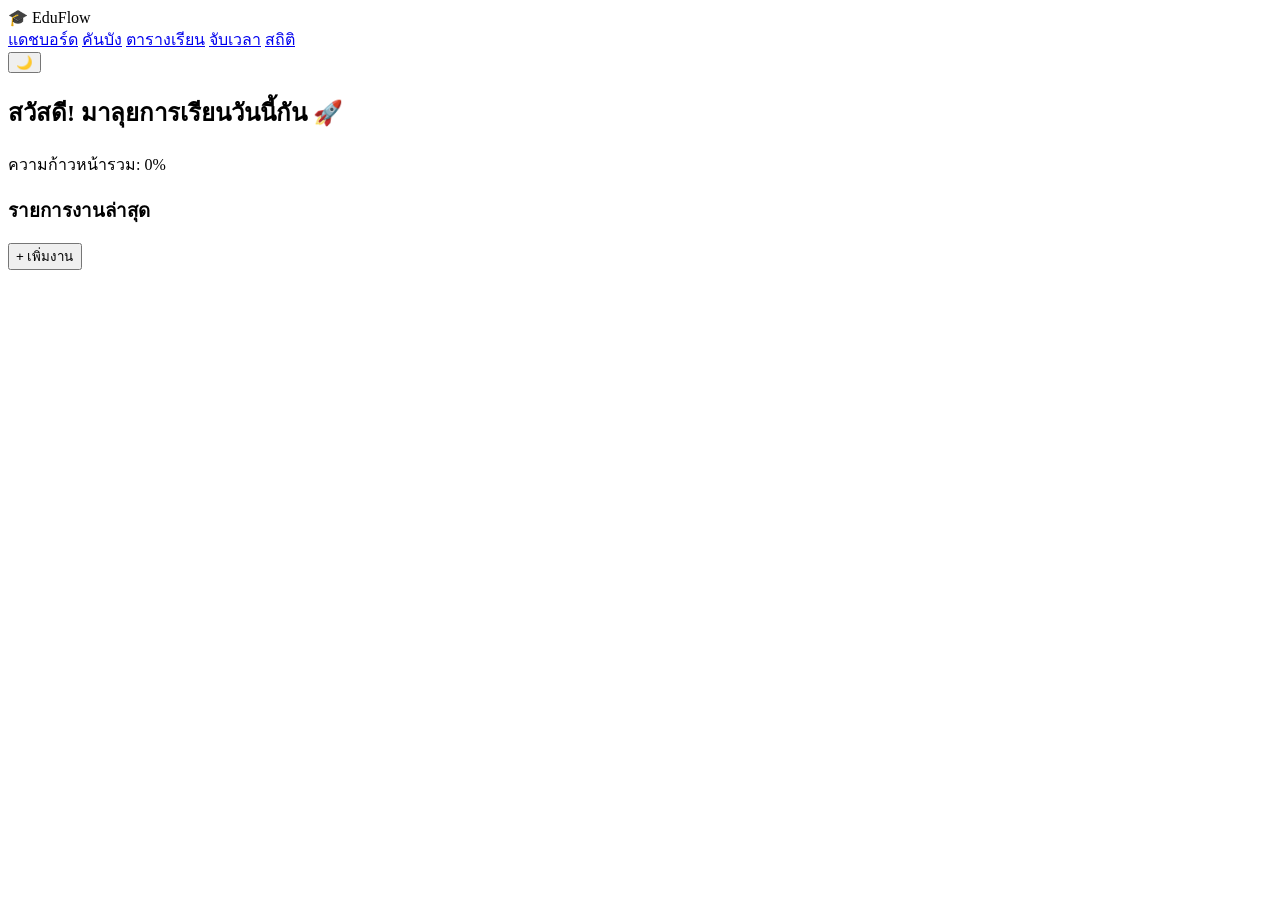
==== index.html @ 91591431 "Add files via upload" ====
<!DOCTYPE html>
<html lang="th">
<head>
    <meta charset="UTF-8">
    <meta name="viewport" content="width=device-width, initial-scale=1.0">
    <title>EduFlow - Dashboard</title>
    <link rel="stylesheet" href="css/base.css">
    <link rel="stylesheet" href="css/layout.css">
    <link rel="stylesheet" href="css/navbar.css">
    <link rel="stylesheet" href="css/cards.css">
    <link rel="stylesheet" href="css/forms.css">
    <link rel="stylesheet" href="css/toast.css">
    <link rel="stylesheet" href="css/dark-theme.css">
</head>
<body>
    <div id="app" class="app-container">
        <header class="top-nav">
            <div class="brand">🎓 EduFlow</div>
            <nav class="nav-links">
                <a href="index.html" class="active">แดชบอร์ด</a>
                <a href="kanban.html">คันบัง</a>
                <a href="schedule.html">ตารางเรียน</a>
                <a href="pomodoro.html">จับเวลา</a>
                <a href="analytics.html">สถิติ</a>
            </nav>
            <button id="theme-toggle" class="btn-secondary">🌙</button>
        </header>
        <main class="main-content">
            <section class="welcome-card">
                <h2>สวัสดี! มาลุยการเรียนวันนี้กัน 🚀</h2>
                <div class="progress-bar-bg"><div id="total-progress" class="progress-bar-fill" style="width: 0%"></div></div>
                <p>ความก้าวหน้ารวม: <span id="progress-percent">0%</span></p>
            </section>
            <section class="task-section">
                <div class="section-header">
                    <h3>รายการงานล่าสุด</h3>
                    <button class="btn-primary" onclick="openAddTaskModal()">+ เพิ่มงาน</button>
                </div>
                <div id="task-list" class="task-grid"></div>
            </section>
        </main>
    </div>
    <script src="js/config.js"></script>
    <script src="js/storage.js"></script>
    <script src="js/toast.js"></script>
    <script src="js/utils.js"></script>
    <script src="js/mockData.js"></script>
    <script src="js/tasks.js"></script>
    <script src="js/modal.js"></script>
    <script src="js/theme.js"></script>
    <script src="js/app.js"></script>
</body>
</html>
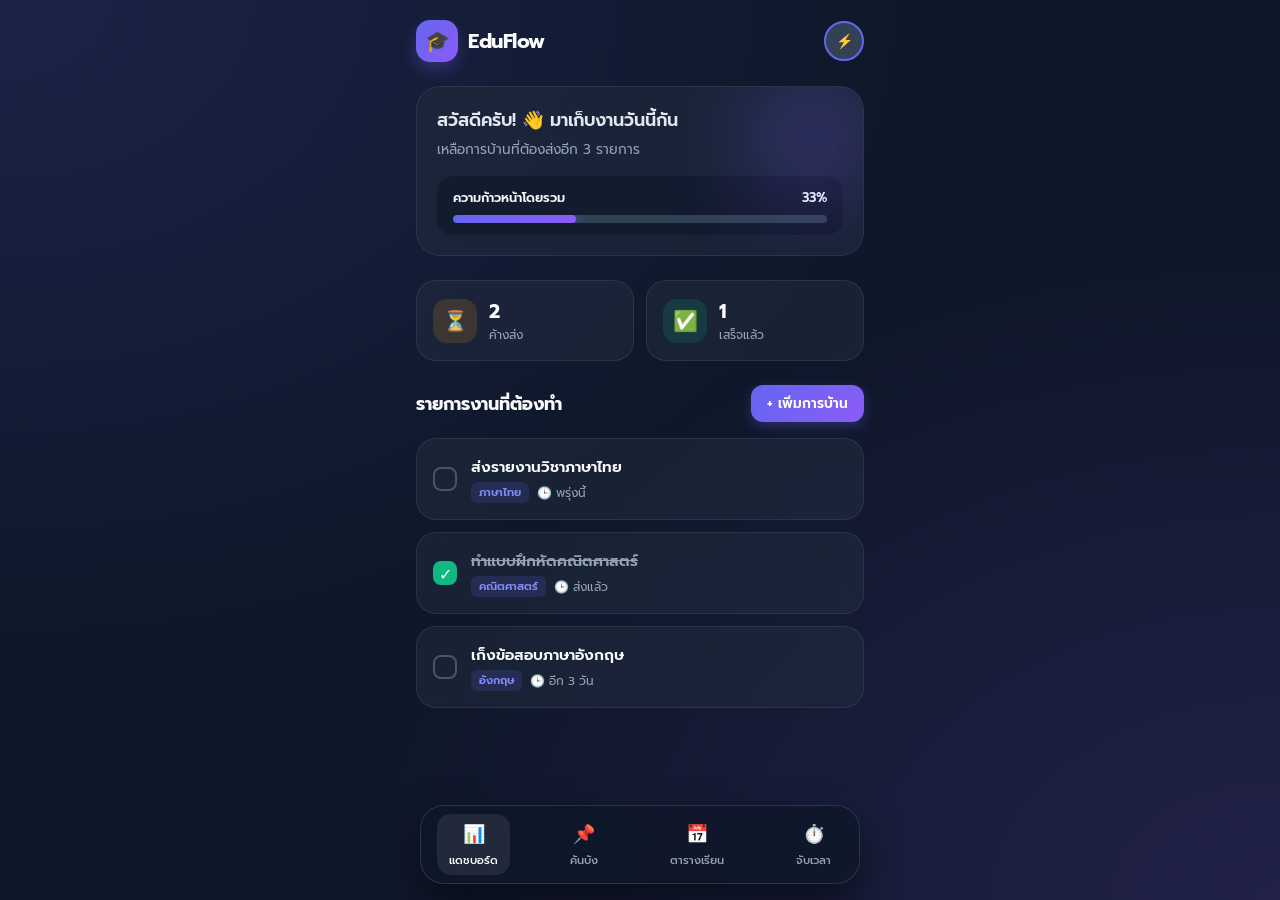
==== commit 412d3b1d: "Update index.html" ====
--- a/index.html
+++ b/index.html
@@ -3,51 +3,509 @@
 <head>
     <meta charset="UTF-8">
     <meta name="viewport" content="width=device-width, initial-scale=1.0">
-    <title>EduFlow - Dashboard</title>
-    <link rel="stylesheet" href="css/base.css">
-    <link rel="stylesheet" href="css/layout.css">
-    <link rel="stylesheet" href="css/navbar.css">
-    <link rel="stylesheet" href="css/cards.css">
-    <link rel="stylesheet" href="css/forms.css">
-    <link rel="stylesheet" href="css/toast.css">
-    <link rel="stylesheet" href="css/dark-theme.css">
+    <title>EduFlow - Study Tracker</title>
+    <link href="https://fonts.googleapis.com/css2?family=Plus+Jakarta+Sans:wght@500;600;700;800&family=Prompt:wght@300;400;500;600;700&display=swap" rel="stylesheet">
+    <style>
+        :root {
+            --primary: #6366f1;
+            --primary-gradient: linear-gradient(135deg, #6366f1 0%, #8b5cf6 100%);
+            --bg: #0f172a;
+            --surface: rgba(30, 41, 59, 0.7);
+            --surface-border: rgba(255, 255, 255, 0.08);
+            --text-main: #f8fafc;
+            --text-sub: #94a3b8;
+            --accent-green: #10b981;
+            --accent-orange: #f59e0b;
+        }
+
+        * {
+            box-sizing: border-box;
+            margin: 0;
+            padding: 0;
+            font-family: 'Prompt', 'Plus Jakarta Sans', sans-serif;
+            -webkit-tap-highlight-color: transparent;
+        }
+
+        body {
+            background-color: var(--bg);
+            background-image: 
+                radial-gradient(at 0% 0%, rgba(99, 102, 241, 0.15) 0px, transparent 50%),
+                radial-gradient(at 100% 100%, rgba(139, 92, 246, 0.15) 0px, transparent 50%);
+            color: var(--text-main);
+            min-height: 100vh;
+            padding-bottom: 90px;
+        }
+
+        .container {
+            max-width: 480px;
+            margin: 0 auto;
+            padding: 20px 16px;
+        }
+
+        /* Top Header */
+        .header {
+            display: flex;
+            justify-content: space-between;
+            align-items: center;
+            margin-bottom: 24px;
+        }
+
+        .brand-logo {
+            display: flex;
+            align-items: center;
+            gap: 10px;
+        }
+
+        .logo-icon {
+            width: 42px;
+            height: 42px;
+            background: var(--primary-gradient);
+            border-radius: 14px;
+            display: grid;
+            place-items: center;
+            font-size: 20px;
+            box-shadow: 0 8px 16px rgba(99, 102, 241, 0.3);
+        }
+
+        .brand-name {
+            font-size: 1.25rem;
+            font-weight: 700;
+            letter-spacing: -0.5px;
+        }
+
+        .user-avatar {
+            width: 40px;
+            height: 40px;
+            border-radius: 50%;
+            background: #334155;
+            border: 2px solid var(--primary);
+            display: grid;
+            place-items: center;
+            font-size: 14px;
+        }
+
+        /* Hero Banner */
+        .hero-card {
+            background: var(--surface);
+            backdrop-filter: blur(12px);
+            border: 1px solid var(--surface-border);
+            border-radius: 24px;
+            padding: 20px;
+            margin-bottom: 24px;
+            position: relative;
+            overflow: hidden;
+        }
+
+        .hero-card::before {
+            content: '';
+            position: absolute;
+            top: 0; right: 0; width: 100px; height: 100px;
+            background: var(--primary-gradient);
+            filter: blur(50px);
+            opacity: 0.4;
+        }
+
+        .hero-title {
+            font-size: 1.1rem;
+            font-weight: 600;
+            margin-bottom: 6px;
+            color: #e2e8f0;
+        }
+
+        .hero-sub {
+            font-size: 0.85rem;
+            color: var(--text-sub);
+            margin-bottom: 16px;
+        }
+
+        .progress-box {
+            background: rgba(15, 23, 42, 0.6);
+            padding: 12px 16px;
+            border-radius: 16px;
+        }
+
+        .progress-info {
+            display: flex;
+            justify-content: space-between;
+            font-size: 0.8rem;
+            font-weight: 600;
+            margin-bottom: 8px;
+        }
+
+        .progress-bar {
+            height: 8px;
+            background: #334155;
+            border-radius: 10px;
+            overflow: hidden;
+        }
+
+        .progress-fill {
+            height: 100%;
+            width: 35%;
+            background: var(--primary-gradient);
+            border-radius: 10px;
+            box-shadow: 0 0 12px rgba(99, 102, 241, 0.6);
+        }
+
+        /* Quick Stats Grid */
+        .stats-grid {
+            display: grid;
+            grid-template-columns: 1fr 1fr;
+            gap: 12px;
+            margin-bottom: 24px;
+        }
+
+        .stat-card {
+            background: var(--surface);
+            border: 1px solid var(--surface-border);
+            padding: 16px;
+            border-radius: 20px;
+            display: flex;
+            align-items: center;
+            gap: 12px;
+        }
+
+        .stat-icon {
+            width: 44px;
+            height: 44px;
+            border-radius: 14px;
+            display: grid;
+            place-items: center;
+            font-size: 20px;
+        }
+
+        .stat-val {
+            font-size: 1.2rem;
+            font-weight: 700;
+        }
+
+        .stat-lbl {
+            font-size: 0.75rem;
+            color: var(--text-sub);
+        }
+
+        /* Section Title & Action Button */
+        .section-header {
+            display: flex;
+            justify-content: space-between;
+            align-items: center;
+            margin-bottom: 16px;
+        }
+
+        .section-title {
+            font-size: 1.1rem;
+            font-weight: 700;
+        }
+
+        .btn-add {
+            background: var(--primary-gradient);
+            color: #fff;
+            border: none;
+            padding: 8px 16px;
+            border-radius: 12px;
+            font-weight: 600;
+            font-size: 0.85rem;
+            box-shadow: 0 4px 12px rgba(99, 102, 241, 0.3);
+            cursor: pointer;
+        }
+
+        /* Task Cards */
+        .task-list {
+            display: flex;
+            flex-direction: column;
+            gap: 12px;
+        }
+
+        .task-card {
+            background: var(--surface);
+            backdrop-filter: blur(12px);
+            border: 1px solid var(--surface-border);
+            padding: 16px;
+            border-radius: 20px;
+            display: flex;
+            align-items: center;
+            gap: 14px;
+            transition: transform 0.2s ease;
+        }
+
+        .task-card:active {
+            transform: scale(0.98);
+        }
+
+        .task-check {
+            width: 24px;
+            height: 24px;
+            border-radius: 8px;
+            border: 2px solid #475569;
+            display: grid;
+            place-items: center;
+            cursor: pointer;
+            flex-shrink: 0;
+        }
+
+        .task-card.done .task-check {
+            background: var(--accent-green);
+            border-color: var(--accent-green);
+        }
+
+        .task-card.done .task-name {
+            text-decoration: line-through;
+            color: var(--text-sub);
+        }
+
+        .task-info {
+            flex-grow: 1;
+        }
+
+        .task-name {
+            font-size: 0.95rem;
+            font-weight: 600;
+            margin-bottom: 4px;
+        }
+
+        .task-meta {
+            display: flex;
+            align-items: center;
+            gap: 8px;
+        }
+
+        .badge {
+            padding: 2px 8px;
+            border-radius: 6px;
+            font-size: 0.7rem;
+            font-weight: 600;
+        }
+
+        .badge-subject {
+            background: rgba(99, 102, 241, 0.15);
+            color: #818cf8;
+        }
+
+        .badge-date {
+            font-size: 0.75rem;
+            color: var(--text-sub);
+        }
+
+        /* Bottom Nav Bar - Mobile Perfect Style */
+        .bottom-nav {
+            position: fixed;
+            bottom: 16px;
+            left: 50%;
+            transform: translateX(-50%);
+            width: calc(100% - 32px);
+            max-width: 440px;
+            background: rgba(15, 23, 42, 0.85);
+            backdrop-filter: blur(20px);
+            border: 1px solid rgba(255, 255, 255, 0.12);
+            padding: 8px 16px;
+            border-radius: 24px;
+            display: flex;
+            justify-content: space-between;
+            align-items: center;
+            box-shadow: 0 20px 40px rgba(0,0,0,0.5);
+            z-index: 999;
+        }
+
+        .nav-item {
+            display: flex;
+            flex-direction: column;
+            align-items: center;
+            gap: 4px;
+            color: var(--text-sub);
+            text-decoration: none;
+            font-size: 0.7rem;
+            font-weight: 500;
+            padding: 6px 12px;
+            border-radius: 14px;
+            transition: all 0.2s ease;
+        }
+
+        .nav-item.active {
+            color: #fff;
+            background: rgba(255, 255, 255, 0.08);
+        }
+
+        .nav-icon {
+            font-size: 18px;
+        }
+
+        /* Custom Toast */
+        .toast {
+            position: fixed;
+            top: 20px;
+            left: 50%;
+            transform: translateX(-50%);
+            background: #10b981;
+            color: white;
+            padding: 10px 20px;
+            border-radius: 30px;
+            font-size: 0.85rem;
+            font-weight: 600;
+            box-shadow: 0 10px 20px rgba(16, 185, 129, 0.3);
+            display: none;
+            z-index: 1000;
+        }
+    </style>
 </head>
 <body>
-    <div id="app" class="app-container">
-        <header class="top-nav">
-            <div class="brand">🎓 EduFlow</div>
-            <nav class="nav-links">
-                <a href="index.html" class="active">แดชบอร์ด</a>
-                <a href="kanban.html">คันบัง</a>
-                <a href="schedule.html">ตารางเรียน</a>
-                <a href="pomodoro.html">จับเวลา</a>
-                <a href="analytics.html">สถิติ</a>
-            </nav>
-            <button id="theme-toggle" class="btn-secondary">🌙</button>
+
+    <div id="toast" class="toast">✨ ทำการบันทึกข้อมูลเรียบร้อย!</div>
+
+    <div class="container">
+        <!-- Top Header -->
+        <header class="header">
+            <div class="brand-logo">
+                <div class="logo-icon">🎓</div>
+                <div class="brand-name">EduFlow</div>
+            </div>
+            <div class="user-avatar">⚡</div>
         </header>
-        <main class="main-content">
-            <section class="welcome-card">
-                <h2>สวัสดี! มาลุยการเรียนวันนี้กัน 🚀</h2>
-                <div class="progress-bar-bg"><div id="total-progress" class="progress-bar-fill" style="width: 0%"></div></div>
-                <p>ความก้าวหน้ารวม: <span id="progress-percent">0%</span></p>
-            </section>
-            <section class="task-section">
-                <div class="section-header">
-                    <h3>รายการงานล่าสุด</h3>
-                    <button class="btn-primary" onclick="openAddTaskModal()">+ เพิ่มงาน</button>
+
+        <!-- Hero Card -->
+        <section class="hero-card">
+            <div class="hero-title">สวัสดีครับ! 👋 มาเก็บงานวันนี้กัน</div>
+            <div class="hero-sub">เหลือการบ้านที่ต้องส่งอีก 3 รายการ</div>
+            
+            <div class="progress-box">
+                <div class="progress-info">
+                    <span>ความก้าวหน้าโดยรวม</span>
+                    <span id="percent-text">33%</span>
                 </div>
-                <div id="task-list" class="task-grid"></div>
-            </section>
-        </main>
+                <div class="progress-bar">
+                    <div id="progress-fill" class="progress-fill"></div>
+                </div>
+            </div>
+        </section>
+
+        <!-- Quick Stats -->
+        <section class="stats-grid">
+            <div class="stat-card">
+                <div class="stat-icon" style="background: rgba(245, 158, 11, 0.15); color: #f59e0b;">⏳</div>
+                <div>
+                    <div class="stat-val" id="count-pending">2</div>
+                    <div class="stat-lbl">ค้างส่ง</div>
+                </div>
+            </div>
+            <div class="stat-card">
+                <div class="stat-icon" style="background: rgba(16, 185, 129, 0.15); color: #10b981;">✅</div>
+                <div>
+                    <div class="stat-val" id="count-done">1</div>
+                    <div class="stat-lbl">เสร็จแล้ว</div>
+                </div>
+            </div>
+        </section>
+
+        <!-- Tasks Section -->
+        <section>
+            <div class="section-header">
+                <div class="section-title">รายการงานที่ต้องทำ</div>
+                <button class="btn-add" onclick="addNewTask()">+ เพิ่มการบ้าน</button>
+            </div>
+
+            <div class="task-list" id="task-container">
+                <!-- Task Items Rendered by JS -->
+            </div>
+        </section>
     </div>
-    <script src="js/config.js"></script>
-    <script src="js/storage.js"></script>
-    <script src="js/toast.js"></script>
-    <script src="js/utils.js"></script>
-    <script src="js/mockData.js"></script>
-    <script src="js/tasks.js"></script>
-    <script src="js/modal.js"></script>
-    <script src="js/theme.js"></script>
-    <script src="js/app.js"></script>
+
+    <!-- Bottom Nav -->
+    <nav class="bottom-nav">
+        <a href="#" class="nav-item active">
+            <span class="nav-icon">📊</span>
+            <span>แดชบอร์ด</span>
+        </a>
+        <a href="#" class="nav-item">
+            <span class="nav-icon">📌</span>
+            <span>คันบัง</span>
+        </a>
+        <a href="#" class="nav-item">
+            <span class="nav-icon">📅</span>
+            <span>ตารางเรียน</span>
+        </a>
+        <a href="#" class="nav-item">
+            <span class="nav-icon">⏱️</span>
+            <span>จับเวลา</span>
+        </a>
+    </nav>
+
+    <script>
+        // Task Data
+        let tasks = JSON.parse(localStorage.getItem('eduflow_modern_tasks')) || [
+            { id: 1, title: 'ส่งรายงานวิชาภาษาไทย', subject: 'ภาษาไทย', date: 'พรุ่งนี้', done: false },
+            { id: 2, title: 'ทำแบบฝึกหัดคณิตศาสตร์', subject: 'คณิตศาสตร์', date: 'ส่งแล้ว', done: true },
+            { id: 3, title: 'เก็งข้อสอบภาษาอังกฤษ', subject: 'อังกฤษ', date: 'อีก 3 วัน', done: false }
+        ];
+
+        function showNotification(msg) {
+            const t = document.getElementById('toast');
+            t.textContent = msg;
+            t.style.display = 'block';
+            setTimeout(() => { t.style.display = 'none'; }, 2000);
+        }
+
+        function renderTasks() {
+            const container = document.getElementById('task-container');
+            container.innerHTML = '';
+
+            let doneCount = 0;
+
+            tasks.forEach(task => {
+                if (task.done) doneCount++;
+
+                const el = document.createElement('div');
+                el.className = `task-card ${task.done ? 'done' : ''}`;
+                el.innerHTML = `
+                    <div class="task-check" onclick="toggleTask(${task.id})">
+                        ${task.done ? '✓' : ''}
+                    </div>
+                    <div class="task-info">
+                        <div class="task-name">${task.title}</div>
+                        <div class="task-meta">
+                            <span class="badge badge-subject">${task.subject}</span>
+                            <span class="badge-date">🕒 ${task.date}</span>
+                        </div>
+                    </div>
+                `;
+                container.appendChild(el);
+            });
+
+            // Update Stats & Progress
+            const total = tasks.length;
+            const percent = total === 0 ? 0 : Math.round((doneCount / total) * 100);
+
+            document.getElementById('count-done').textContent = doneCount;
+            document.getElementById('count-pending').textContent = total - doneCount;
+            document.getElementById('percent-text').textContent = percent + '%';
+            document.getElementById('progress-fill').style.width = percent + '%';
+
+            localStorage.setItem('eduflow_modern_tasks', JSON.stringify(tasks));
+        }
+
+        function toggleTask(id) {
+            tasks = tasks.map(t => t.id === id ? { ...t, done: !t.done } : t);
+            renderTasks();
+            showNotification('อัปเดตสถานะงานเรียบร้อย!');
+        }
+
+        function addNewTask() {
+            const title = prompt('กรุณากรอกชื่อการบ้าน/งานที่ต้องทำ:');
+            if (title && title.trim() !== '') {
+                const subject = prompt('ชื่อวิชา (เช่น ภาษาไทย, ฟิสิกส์):') || 'ทั่วไป';
+                tasks.unshift({
+                    id: Date.now(),
+                    title: title.trim(),
+                    subject: subject,
+                    date: 'เร็วๆ นี้',
+                    done: false
+                });
+                renderTasks();
+                showNotification('✨ เพิ่มงานใหม่สำเร็จ!');
+            }
+        }
+
+        // Initial Render
+        renderTasks();
+    </script>
 </body>
-</html>
+    </html>
+    
